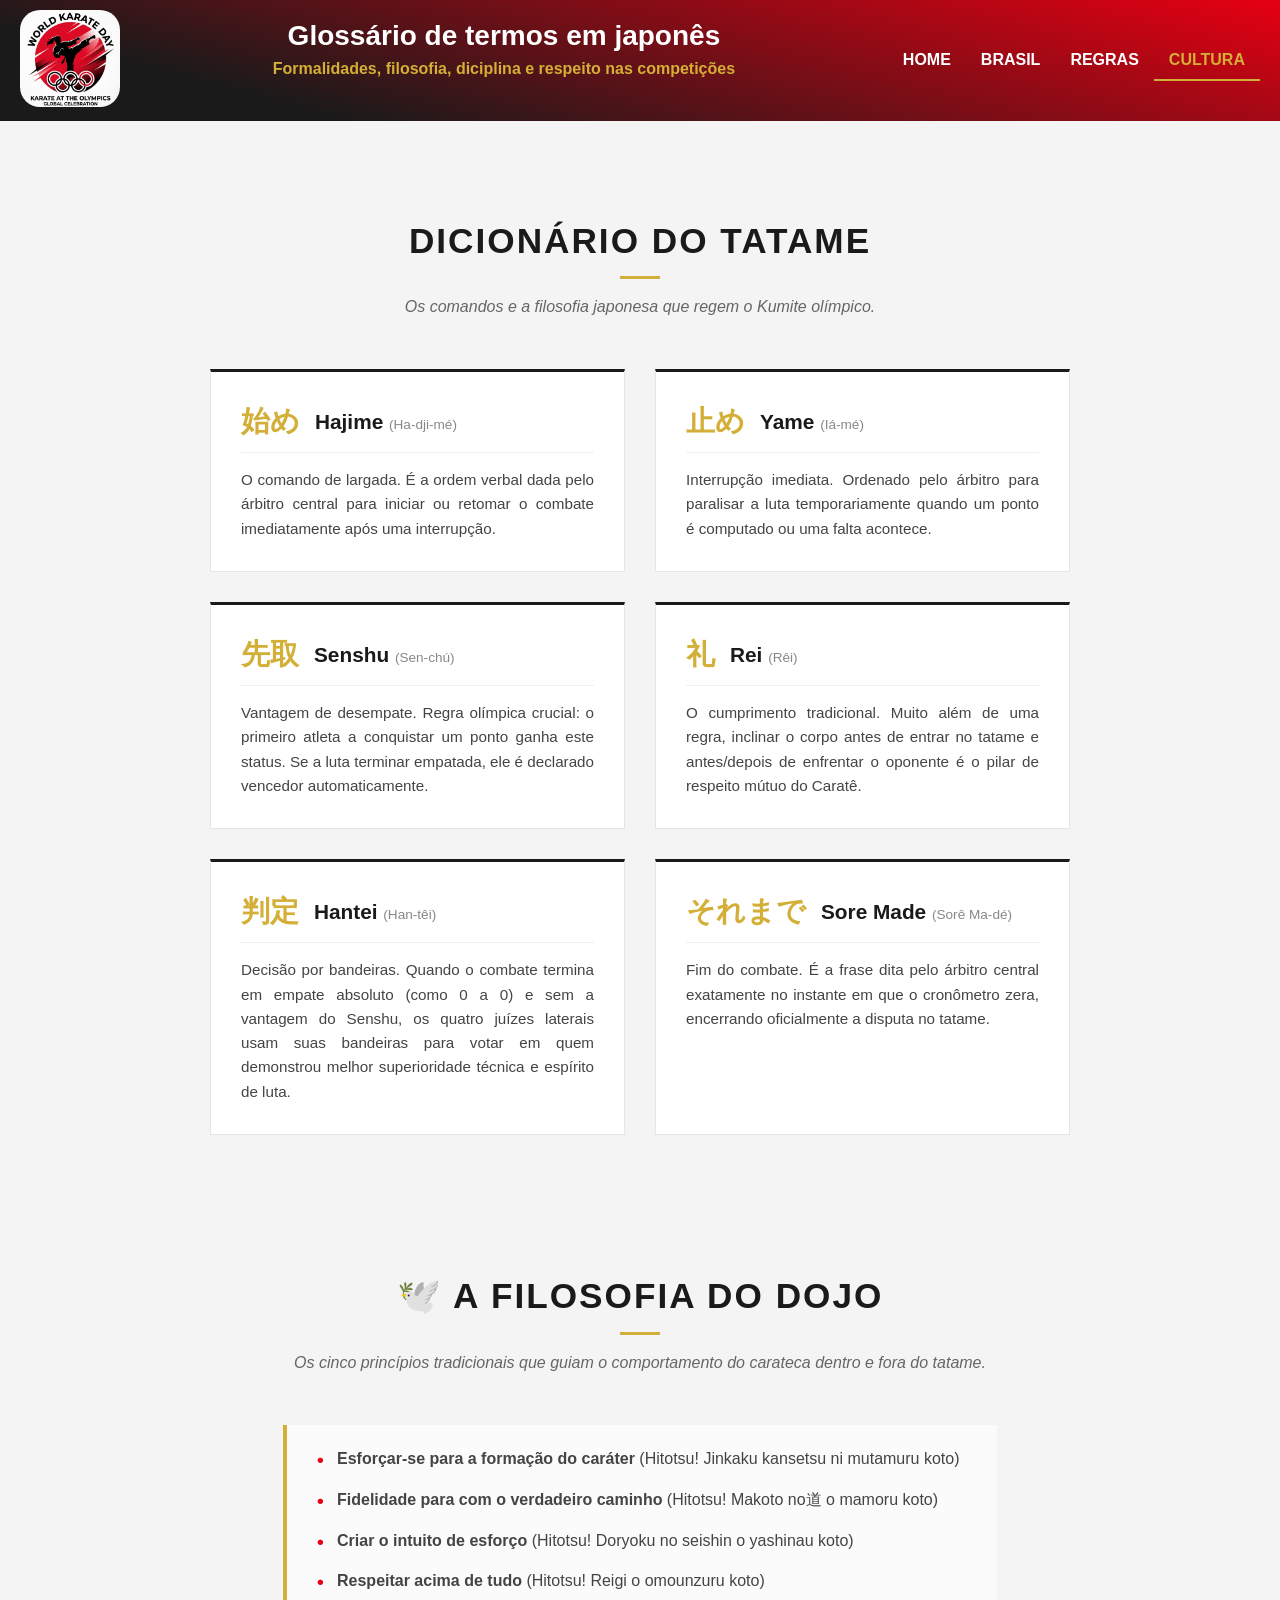
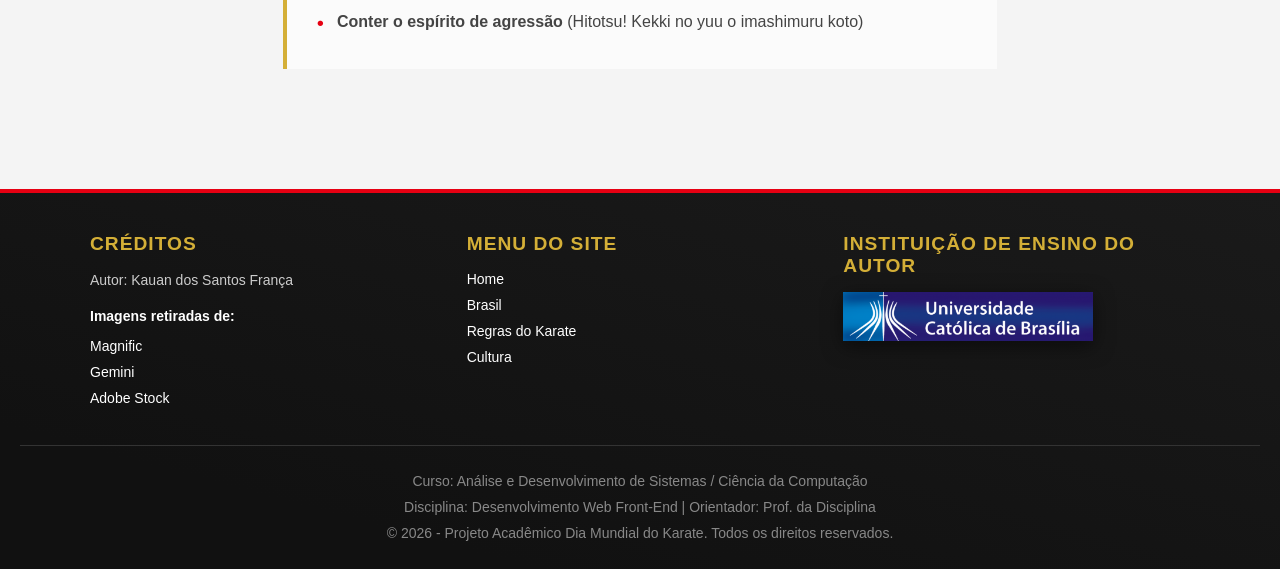
==== cultura.html @ d7ada4b9 "Update do projeto" ====
<!DOCTYPE html>
<html lang="pt-BR">
<head>
    <meta charset="UTF-8">
    <meta name="viewport" content="width=device-width, initial-scale=1.0">
    <title>Glossário e Cultura do Caratê</title>
    <link rel="stylesheet" href="Css/style.css">
    <link rel="stylesheet" href="Css/personalizacoes.css">
    <link rel="shortcut icon" href="assets/logo.png" type="image/png">
</head>
<body>
    <header>
        <div class="header-top">
            <div class="logo">
                <a href="index.html"><img src="assets/logo.png" alt="Logo oficial do Dia Mundial do Caratê"></a>
            </div>
            <div class="H_info">
                <h1>Glossário de termos em japonês</h1>
                <p>Formalidades, filosofia, diciplina e respeito nas competições</p>
            </div>
            <nav>
                <ul>
                    <li><a href="index.html">Home</a></li>
                    <li><a href="Karate brasileiro.html">Brasil</a></li>
                    <li><a href="regras.html">Regras</a></li>
                    <li><a href="cultura.html" class="active">Cultura</a></li>
                </ul>
            </nav>
        </div>

    </header>
    <main class="conteudo-brasil">
        <section class="secao-cultura-nova">
            <h2 class="titulo-minimalista">Dicionário do Tatame</h2>
            <p class="subtitulo-minimalista">Os comandos e a filosofia japonesa que regem o Kumite olímpico.</p>
            
            <div class="lista-glossario-moderno">
                <div class="item-glossario">
                    <div class="topo-item">
                        <span class="kanji-tradicional">始め</span>
                        <h3 class="termo-titulo">Hajime <span class="pronuncia">(Ha-dji-mé)</span></h3>
                    </div>
                    <p class="significado-texto">O comando de largada. É a ordem verbal dada pelo árbitro central para iniciar ou retomar o combate imediatamente após uma interrupção.</p>
                </div>

                <div class="item-glossario">
                    <div class="topo-item">
                        <span class="kanji-tradicional">止め</span>
                        <h3 class="termo-titulo">Yame <span class="pronuncia">(Iá-mé)</span></h3>
                    </div>
                    <p class="significado-texto">Interrupção imediata. Ordenado pelo árbitro para paralisar a luta temporariamente quando um ponto é computado ou uma falta acontece.</p>
                </div>

                <div class="item-glossario">
                    <div class="topo-item">
                        <span class="kanji-tradicional">先取</span>
                        <h3 class="termo-titulo">Senshu <span class="pronuncia">(Sen-chú)</span></h3>
                    </div>
                    <p class="significado-texto">Vantagem de desempate. Regra olímpica crucial: o primeiro atleta a conquistar um ponto ganha este status. Se a luta terminar empatada, ele é declarado vencedor automaticamente.</p>
                </div>

                <div class="item-glossario">
                    <div class="topo-item">
                        <span class="kanji-tradicional">礼</span>
                        <h3 class="termo-titulo">Rei <span class="pronuncia">(Rêi)</span></h3>
                    </div>
                    <p class="significado-texto">O cumprimento tradicional. Muito além de uma regra, inclinar o corpo antes de entrar no tatame e antes/depois de enfrentar o oponente é o pilar de respeito mútuo do Caratê.</p>
                </div>

                <div class="item-glossario">
                    <div class="topo-item">
                        <span class="kanji-tradicional">判定</span>
                        <h3 class="termo-titulo">Hantei <span class="pronuncia">(Han-têi)</span></h3>
                    </div>
                    <p class="significado-texto">Decisão por bandeiras. Quando o combate termina em empate absoluto (como 0 a 0) e sem a vantagem do Senshu, os quatro juízes laterais usam suas bandeiras para votar em quem demonstrou melhor superioridade técnica e espírito de luta.</p>
                </div>

                <div class="item-glossario">
                    <div class="topo-item">
                        <span class="kanji-tradicional">それまで</span>
                        <h3 class="termo-titulo">Sore Made <span class="pronuncia">(Sorê Ma-dé)</span></h3>
                    </div>
                    <p class="significado-texto">Fim do combate. É a frase dita pelo árbitro central exatamente no instante em que o cronômetro zera, encerrando oficialmente a disputa no tatame.</p>
                </div>
            </div>
        </section>
        <section class="secao-filosofia">
            <h2 class="titulo-minimalista">🕊️ A Filosofia do Dojo</h2>
            <p class="subtitulo-minimalista">Os cinco princípios tradicionais que guiam o comportamento do carateca dentro e fora do tatame.</p>
            
            <div class="principios-container">
                <ul class="lista-principios">
                    <li><strong>Esforçar-se para a formação do caráter</strong> (Hitotsu! Jinkaku kansetsu ni mutamuru koto)</li>
                    <li><strong>Fidelidade para com o verdadeiro caminho</strong> (Hitotsu! Makoto no道 o mamoru koto)</li>
                    <li><strong>Criar o intuito de esforço</strong> (Hitotsu! Doryoku no seishin o yashinau koto)</li>
                    <li><strong>Respeitar acima de tudo</strong> (Hitotsu! Reigi o omounzuru koto)</li>
                    <li><strong>Conter o espírito de agressão</strong> (Hitotsu! Kekki no yuu o imashimuru koto)</li>
                </ul>
            </div>
        </section>
    </main>
    <footer>
        <div class="footer-container">
            <div class="footer-col">
                <h3>Créditos</h3>
                <p>Autor: Kauan dos Santos França</p>
                <p class="fontes-titulo">Imagens retiradas de:</p>
                <ul>
                    <li><a href="https://www.magnific.com/" target="_blank">Magnific</a></li>
                    <li><a href="https://gemini.google.com/" target="_blank">Gemini</a></li>
                    <li><a href="https://stock.adobe.com/pt/">Adobe Stock</a></li>
                </ul>
            </div>
            
            <div class="footer-col">
                <h3>Menu do Site</h3>
                <ul>
                    <li><a href="index.html">Home</a></li>
                    <li><a href="Karate brasileiro.html">Brasil</a></li>
                    <li><a href="regras.html">Regras do Karate</a></li>
                    <li><a href="cultura.html">Cultura</a></li>
                </ul>
            </div>
            
            <div class="footer-col footer-logo-ucb">
                <h3>Instituição de ensino do autor</h3>
                <a href="https://ucb.catolica.edu.br/" target="_blank">
                    <img src="assets/logoUCB.png" alt="Logo da Universidade Católica de Brasília">
                </a>
            </div>
        </div>
        <div class="footer-bottom">
            <p>Curso: Análise e Desenvolvimento de Sistemas / Ciência da Computação</p>
            <p>Disciplina: Desenvolvimento Web Front-End | Orientador: Prof. da Disciplina</p>
            <p>&copy; 2026 - Projeto Acadêmico Dia Mundial do Karate. Todos os direitos reservados.</p>
        </div>
    </footer>
</body>
</html>
---- Css/style.css ----
body{
  margin: 0;
  -webkit-hyphens: auto;
  -moz-hyphens: auto;
  -ms-hyphens: auto;
  hyphens: auto;
  background-color: #f4f4f4;
  color: #2b2b2b;
  font-family: Arial, Helvetica, sans-serif;
}
h1{
  font-family: 'Arial', sans-serif;
  font-size: 36px;
  margin-bottom: 20px;
}
h2{
  font-family: 'Arial', sans-serif;
  font-size: 28px;
  margin-bottom: 15px;
}
p{
  font-family: 'Arial', sans-serif;
  font-size: 16px;
  line-height: 1.5;
  margin-bottom: 20px;
}

header{
  background: linear-gradient(15deg, #1a1a1a 20%, #E60012 100%);
  color: #ffffff;  
  height: auto;
  width: 100%;
  padding: 0 20px;
  box-sizing: border-box;
  display: flex;
  flex-direction: column;
  justify-content: space-between;
}
.header-top {
  display: flex;
  justify-content: space-between;
  align-items: center;
  width: 100%;
}
header nav ul {
  display: flex;
  margin: 0;
  padding: 0;
  list-style: none;
}

header nav ul li a {
  position: relative;
  display: block;
  text-transform: uppercase;
  padding: 10px 15px;
  text-decoration: none;
  color: #ffffff;
  font-size: 16px;
  font-weight: 600;
  transition: .4s;
  z-index: 1;
}

header nav ul li a:hover {
  color: #D4AF37; /* Muda para dourado ao passar o mouse */
}

header nav ul li a.active {
    color: #D4AF37; /* Deixa o link da página atual sempre dourado */
    border-bottom: 2px solid #D4AF37; /* Adiciona uma linha sutil abaixo dele */
}

.logo img {
  width: 100px;
  border-radius: 20px;
  transition: transform 0.2s;
}
.logo img:hover{
  transform: scale(1.05);
}

.H_info {
  text-align: center;
  margin-top: 20px;
  margin-bottom: 40px;
}
.H_info h1 {
  margin: 0 0 5px 0;
  font-size: 28px;
}

.H_info p {
  color: #d4af37; 
  font-weight: bold;
  margin: 0;
}


/* Configurações da main */
.content {
  color: #ffffff;
  box-sizing: border-box;
  text-align: justify;
  border: 5px solid #D4AF37;
  width: 80%;
  max-width: 900px;
  padding: 30px;
  background-color: #1A1A1A;
  border-radius: 16px;
  margin: 48px auto;
  box-shadow: 0 8px 20px rgba(0, 0, 0, 0.2);
  transition: transform 0.4s ease, box-shadow 0.4s ease, border-color 0.4s ease;
}

.content iframe {
    width: 100%;       /* O vídeo vai ocupar o espaço máximo do card escuro */
    max-width: 560px;  /* Mas não vai passar de 560px em telas grandes */
    height: 315px;
    border-radius: 8px; /* Arredondar os cantos do vídeo combina com o seu card */
}

.content h1 {
  color: #D4AF37; /* Título interno em dourado */
  text-align: center;
  margin-top: 0;
}


.content p {
  font-size: 16px;
  color: #dddddd; /* Texto claro confortável para ler no fundo escuro */
}
.content:hover {
  transform: translateY(-5px); /* Efeito flutuar moderno */
  box-shadow: 0 15px 30px rgba(0, 0, 0, 0.4);
  border-color: #E60012;
}


.destaque-ouro {
  color: #D4AF37;
  font-size: 1.1rem;
}

.nomes-lista p {
  margin-bottom: 15px;
  border-bottom: 1px solid #333333;
  padding-bottom: 10px;
}


.Corpo {
  position: relative; 
  z-index: 1; 
  
  box-sizing: border-box;
  width: 80%;
  max-width: 80%;
  padding: 40px;
  border-left: 10px solid #D4AF37; 
  border-radius: 12px;
  margin: 48px auto;
  text-align: center; 
  box-shadow: 0 10px 30px rgba(0, 0, 0, 0.5);
  
  overflow: hidden; 
}

.Corpo::before {
  content: ''; 
  position: absolute; 
  top: 0;
  left: 0;
  width: 100%;
  height: 100%;
  
  background-image: url(/assets/Img1.jpg); 
  background-repeat: no-repeat;
  background-size: cover;
  background-position: center;
  opacity: 0.2; 
  
  z-index: -1; 
}


.Corpo p {
  color: #000000; 
  max-width: 800px;
  margin: 20px auto 0 auto;
  font-size: 16px;
  line-height: 1.8;
  text-align: justify;
}

.Titulo {
  text-align: center;
  color: #2b2b2b; 
  position: relative; 
  display: inline-block;
  margin: 20px auto;
  padding: 10px 0; 
}
.Titulo::after,
.Titulo::before {
  content: '';
  position: absolute;
  width: 100%; 
  height: 2px;
  background: linear-gradient(to right, #D4AF37, #E60012); 
  bottom: -5px;
  left: 0;
  transform: scaleX(0);
  transform-origin: right;
  transition: transform 0.4s ease-out;
}
.Titulo::before {
  top: -5px;
  transform-origin: left;
}
.Titulo:hover::after,
.Titulo:hover::before {
  transform: scaleX(1);
}

/* --- ESTILO DA GALERIA DE FOTOS --- */
.galeria-olimpica {
    width: 100%;
    max-width: 850px;
    margin: 40px auto;
    text-align: center;
    box-sizing: border-box;
}

.titulo-galeria {
    color: #1A1A1A;
    font-size: 1.8rem;
    margin-bottom: 25px;
    font-family: 'Arial', sans-serif;
}

/* Container flexível para alinhar as fotos */
.galeria-container {
    display: flex;
    gap: 25px;
    flex-wrap: wrap; /* Faz as fotos empilharem no celular */
    justify-content: center;
}

/* Moldura fina estilo "polaroid/minimalista" */
.foto-box {
    flex: 1 1 350px;
    max-width: 400px;
    background-color: #ffffff;
    padding: 12px;
    border-radius: 4px;
    box-shadow: 0 4px 15px rgba(0, 0, 0, 0.08);
    border-bottom: 4px solid #E60012; /* Detalhe com o vermelho da sua logo */
    transition: transform 0.3s ease, box-shadow 0.3s ease;
}

/* Efeito sutil ao passar o mouse */
.foto-box:hover {
    transform: translateY(-4px);
    box-shadow: 0 10px 20px rgba(0, 0, 0, 0.15);
}

.foto-box img {
    width: 100%;
    height: auto;
    display: block;
    border-radius: 2px;
}

/* Legenda da foto */
.foto-box span {
    display: block;
    margin-top: 12px;
    font-size: 0.95rem;
    color: #555555;
    font-style: italic;
    font-family: Arial, sans-serif;
}






footer {
  font-family: 'Arial', sans-serif;
  background: linear-gradient(15deg, #111111 20%, #1a1a1a 100%); /* Fundo escuro premium */
  border-top: 4px solid #E60012; /* Linha de assinatura em vermelho */
  color: #ffffff;  
  padding: 40px 20px 20px 20px;
  margin-top: 60px;
  box-sizing: border-box;
}

.footer-container {
  display: flex;
  justify-content: space-between;
  max-width: 1100px;
  margin: 0 auto;
  flex-wrap: wrap;
  gap: 30px;
}

.footer-col {
  flex: 1;
  min-width: 250px;
}

.footer-col h3 {
  color: #D4AF37; /* Títulos das colunas em dourado */
  font-size: 1.2rem;
  margin-top: 0;
  margin-bottom: 15px;
  text-transform: uppercase;
  letter-spacing: 1px;
}

.footer-col p {
  color: #cccccc;
  font-size: 14px;
  margin-bottom: 10px;
}

.footer-col .fontes-titulo {
  margin-top: 15px;
  font-weight: bold;
  color: #ffffff;
}

.footer-col ul {
  list-style: none;
  padding: 0;
  margin: 0;
}

.footer-col ul li {
  margin-bottom: 8px;
}

.footer-col ul li a {
  color: #ffffff;
  text-decoration: none;
  font-size: 14px;
  transition: color 0.3s;
}

.footer-col ul li a:hover {
  color: #E60012; /* Destaca links em vermelho no hover */
  padding-left: 5px; /* Efeito sutil de empurrão */
}

/* Alinhamento da coluna da Faculdade (Atualizado) */
.footer-logo-ucb {
    display: flex;
    flex-direction: column; /* Faz o título ficar em cima e a logo embaixo */
    align-items: flex-start; /* Alinha o conteúdo à esquerda, combinando com as outras colunas */
    justify-content: flex-start;
}

.footer-logo-ucb h3 {
    color: #D4AF37; /* Mantém o padrão dourado dos títulos do footer */
    font-size: 1.2rem;
    margin-top: 0;
    margin-bottom: 15px;
    text-transform: uppercase;
    letter-spacing: 1px;
}

.footer-logo-ucb img {
    width: 250px;
    height: auto;
    filter: drop-shadow(0px 5px 10px rgba(0,0,0,0.5)); /* Sombra para destacar a logo */
    transition: opacity 0.3s, transform 0.3s;
}

.footer-logo-ucb img:hover {
  transform: scale(1.02); /* Um micro efeito de zoom ao passar o mouse */
}

/* Faixa de copyright inferior */
.footer-bottom {
    text-align: center;
    border-top: 1px solid #333333;
    padding-top: 20px;
    margin-top: 30px;
}

.footer-bottom p {
    color: #888888;
    font-size: 14px;
    margin: 5px 0; /* Dá um espacinho leve entre as três linhas de texto */
}
---- Css/personalizacoes.css ----
/* Karate brasileiro.html */
/* Estilo do Container Geral */
.conteudo-brasil {
    max-width: 900px;
    margin: 40px auto;
    padding: 0 20px;
}

.titulo-secao {
    color: #1A1A1A;
    font-size: 2rem;
    border-bottom: 3px solid #E60012; /* Linha vermelha abaixo do título da página */
    padding-bottom: 8px;
    margin-top: 40px;
    margin-bottom: 25px;
}

/* --- ESTILIZAÇÃO DOS CARDS DE ATLETAS (NOVA PALETA) --- */
.secao-atletas {
    margin-bottom: 50px;
}

.atleta-card {
    background-color: #1A1A1A; /* Fundo grafite escuro conforme a paleta */
    border-left: 8px solid #E60012; /* Linha vermelha viva de destaque */
    box-shadow: 0 6px 12px rgba(0,0,0,0.15);
    padding: 25px;
    margin: 20px 0;
    border-radius: 6px;
    transition: transform 0.2s;
}

.atleta-card:hover {
    transform: scale(1.03); /* Leve efeito de crescimento ao passar o mouse */
}

.atleta-info h3 {
    margin: 0 0 5px 0;
    color: #ffffff; /* Nome do atleta em branco para contrastar com o fundo escuro */
    font-size: 1.5rem;
}

.categoria-tag {
    background-color: #D4AF37; /* Tag em ouro olímpico para destacar no card escuro */
    color: #1A1A1A;
    padding: 3px 8px;
    font-size: 0.75rem;
    border-radius: 4px;
    font-weight: bold;
    display: inline-block;
    margin-bottom: 15px;
}

.atleta-info p {
    color: #dddddd; /* Texto cinza claro para leitura confortável no fundo escuro */
}

/* --- ESTILIZAÇÃO DAS CONQUISTAS --- */
.secao-conquistas {
    margin-bottom: 50px;
}

.conquista-box {
    background-color: #ffffff; /* Caixa branca para quebrar o peso dos cards escuros */
    border: 1px solid #e0e0e0;
    border-radius: 8px;
    padding: 25px;
    margin-bottom: 20px;
    box-shadow: 0 2px 5px rgba(0,0,0,0.05);
}

.conquista-box h4 {
    margin: 0 0 10px 0;
    color: #E60012; /* Título em vermelho */
    font-size: 1.3rem;
}

.conquista-box p {
    color: #444444;
}

/* --- CLASSE DOS MESTRES (Variação elegante com borda em Ouro Olímpico) --- */
.secao-pioneiros {
    margin-bottom: 50px;
}

.mestre-card {
    background-color: #1A1A1A; /* Fundo grafite */
    border-left: 8px solid #D4AF37; /* Linha dourada olímpica para diferenciar dos atletas atuais */
    box-shadow: 0 6px 12px rgba(0,0,0,0.15);
    padding: 25px;
    margin: 20px 0;
    border-radius: 6px;
    transition: transform 0.2s;
}

.mestre-card:hover {
    transform: scale(1.03); /* Leve efeito de crescimento ao passar o mouse */
}

.mestre-info h3 {
    margin: 0 0 5px 0;
    color: #ffffff;
    font-size: 1.5rem;
}

.mestre-tag {
    background-color: #E60012; /* Tag em vermelho para contrastar com o card */
    color: #ffffff;
    padding: 3px 8px;
    font-size: 0.75rem;
    border-radius: 4px;
    font-weight: bold;
    display: inline-block;
    margin-bottom: 15px;
}

.mestre-info p {
    color: #dddddd;
    margin: 0;
}

/* --- CLASSE DE ONDE TREINAR (Layout em Grid Responsivo) --- */
.secao-federacoes {
    margin-bottom: 60px;
}

.grid-federacoes {
    display: grid;
    grid-template-columns: repeat(auto-fit, minmax(300px, 1fr)); /* Divide em colunas dinâmicas automaticamente */
    gap: 20px;
}

.fed-box {
    background-color: #ffffff; /* Caixa branca limpa */
    border: 1px solid #e0e0e0;
    border-radius: 8px;
    padding: 25px;
    box-shadow: 0 4px 8px rgba(0,0,0,0.05);
    display: flex;
    flex-direction: column;
    justify-content: space-between;
}

.fed-box h4 {
    margin: 0 0 12px 0;
    color: #1A1A1A;
    font-size: 1.3rem;
    border-left: 4px solid #E60012; /* Detalhe vermelho sutil no título */
    padding-left: 10px;
}

.fed-box p {
    color: #444444;
    margin-bottom: 20px;
}

.btn-link {
    color: #E60012;
    text-decoration: none;
    font-weight: bold;
    font-size: 0.9rem;
    transition: color 0.2s;
    align-self: flex-start;
}

.btn-link:hover {
    color: #D4AF37; /* Transição suave para dourado no hover */
}






/* regras.html */
/* --- ESTILO DA PÁGINA DE REGRAS --- */
.legenda-olimpica {
    text-align: center;
    font-size: 0.9rem; /* Texto um pouco menor para dar tom de nota de rodapé/legenda */
    color: #666666;    /* Cor cinza escura para ser discreta, mas legível */
    font-style: italic; /* Texto em itálico para diferenciar dos parágrafos comuns */
    margin-top: -10px;  /* Puxa a legenda para mais perto do título */
    margin-bottom: 35px; /* Dá um espaço confortável antes de começarem as regras */
    padding: 0 20px;
}
.intro-regras {
    margin-bottom: 30px;
    color: #444444;
}

.grid-placar {
    display: flex;
    flex-direction: column;
    gap: 20px;
    margin-bottom: 40px;
}

/* O Card base simulando o painel de LED */
.placar-card {
    background-color: #1A1A1A; /* Fundo grafite simulando o placar desligado */
    border-radius: 6px;
    display: flex;
    align-items: center;
    box-shadow: 0 4px 10px rgba(0,0,0,0.15);
    overflow: hidden;
    transition: transform 0.2s;
}
.placar-card:hover{
    transform: scale(1.03);
}

/* Caixa com o número do ponto (Estilo Placar Digital) */
.placar-pontos {
    font-family: 'Courier New', Courier, monospace; /* Fonte mono para lembrar display digital */
    font-size: 2.5rem;
    font-weight: bold;
    min-width: 90px;
    text-align: center;
    padding: 20px 0;
    color: #ffffff;
}

/* Distribuição de Cores Olímpicas dos Competidores (Aka/Vermelho e Ao/Azul) */
.yuko-box {
    border-left: 8px solid #0055A5; /* Azul Competidor 1 */
}
.yuko-box .placar-pontos {
    background-color: #0055A5;
}

.waza-box {
    border-left: 8px solid #E60012; /* Vermelho Competidor 2 (Cor da sua logo) */
}
.waza-box .placar-pontos {
    background-color: #E60012;
}

.ippon-box {
    border-left: 8px solid #D4AF37; /* Dourado da pontuação máxima */
}
.ippon-box .placar-pontos {
    background-color: #D4AF37;
    color: #1A1A1A;
}

/* Textos informativos de cada ponto */
.placar-info {
    padding: 20px;
    flex: 1;
}

.placar-info h3 {
    margin: 0 0 5px 0;
    color: #ffffff;
    font-size: 1.3rem;
}

.placar-info p {
    color: #dddddd;
    font-size: 0.95rem;
    margin: 0;
}

/* Destacar caixa de faltas e advertências */
.penalidade-alerta {
    border-top: 4px solid #E60012;
}

.penalidade-alerta ul {
    margin: 15px 0 0 0;
    padding-left: 20px;
    color: #444444;
}

.penalidade-alerta li {
    margin-bottom: 10px;
    line-height: 1.5;
}



/* Cultura.html */
/* --- ESTILO MINIMALISTA E ORIENTAL  --- */
/* --- CONTAINER DA SEÇÃO --- */
.secao-cultura-nova {
    max-width: 1000px; /* Limita a largura máxima para o conteúdo não espalhar demais */
    margin: 0 auto;    /* Centraliza a seção inteira no meio da página */
    padding: 20px;
}

.titulo-minimalista {
    text-align: center;
    font-size: 2.2rem;
    color: #1A1A1A;
    margin-top: 40px;
    margin-bottom: 10px;
    letter-spacing: 2px;
    text-transform: uppercase;
}

.titulo-minimalista::after {
    content: '';
    display: block;
    width: 40px;
    height: 3px;
    background-color: #D4AF37;
    margin: 15px auto 0 auto;
}

.subtitulo-minimalista {
    text-align: center;
    color: #666666;
    font-style: italic;
    margin-bottom: 50px;
}

/* --- REESTRUTURAÇÃO DA LISTA DE CARDS --- */
.lista-glossario-moderno {
    display: flex;
    flex-wrap: wrap; /* Permite que os cards pulem para a linha de baixo */
    gap: 30px;
    margin-bottom: 60px;
    justify-content: center; /* Centraliza o bloco inteiro na tela */
}

.item-glossario {
    background-color: #ffffff;
    border: 1px solid #e5e5e5;
    border-radius: 0px; 
    padding: 30px;
    
    /* Define o tamanho base do card. Se faltar espaço, ele se ajusta entre 300px e 400px */
    flex: 1 1 300px; 
    max-width: 420px; 
    
    box-sizing: border-box;
    position: relative;
    transition: all 0.3s ease;
    border-top: 3px solid #1A1A1A; 
}

.item-glossario:hover {
    border-top-color: #E60012;
    transform: translateY(-5px);
    box-shadow: 0 10px 20px rgba(0, 0, 0, 0.05);
}

.topo-item {
    display: flex;
    align-items: center;
    gap: 15px;
    margin-bottom: 15px;
    border-bottom: 1px solid #f0f0f0;
    padding-bottom: 10px;
}

.kanji-tradicional {
    font-size: 1.8rem;
    color: #D4AF37; 
    font-family: "Georgia", serif;
    font-weight: bold;
}

.termo-titulo {
    font-size: 1.3rem;
    color: #1A1A1A;
    margin: 0;
}

.pronuncia {
    font-size: 0.85rem;
    color: #888888;
    font-weight: normal;
}

.significado-texto {
    color: #444444;
    font-size: 0.95rem;
    line-height: 1.6;
    margin: 0;
    text-align: justify; /* Alinhamento justificado para combinar com os textos do seu index */
}

/* --- SEÇÃO DE FILOSOFIA NA CULTURA --- */
.secao-filosofia {
    padding: 20px;
}

.principios-container {
    max-width: 650px;
    margin: 0 auto 40px auto;
    background-color: #fbfbfb;
    border-left: 4px solid #D4AF37; /* Detalhe em dourado */
    padding: 20px 30px;
}

.lista-principios {
    list-style-type: none;
    padding: 0;
    margin: 0;
}

.lista-principios li {
    font-size: 1rem;
    color: #444444;
    line-height: 1.8;
    margin-bottom: 12px;
    position: relative;
    padding-left: 20px;
}

/* Um pequeno ponto vermelho minimalista antes de cada princípio */
.lista-principios li::before {
    content: "•";
    color: #E60012;
    font-weight: bold;
    font-size: 1.2rem;
    position: absolute;
    left: 0;
    top: -2px;
}
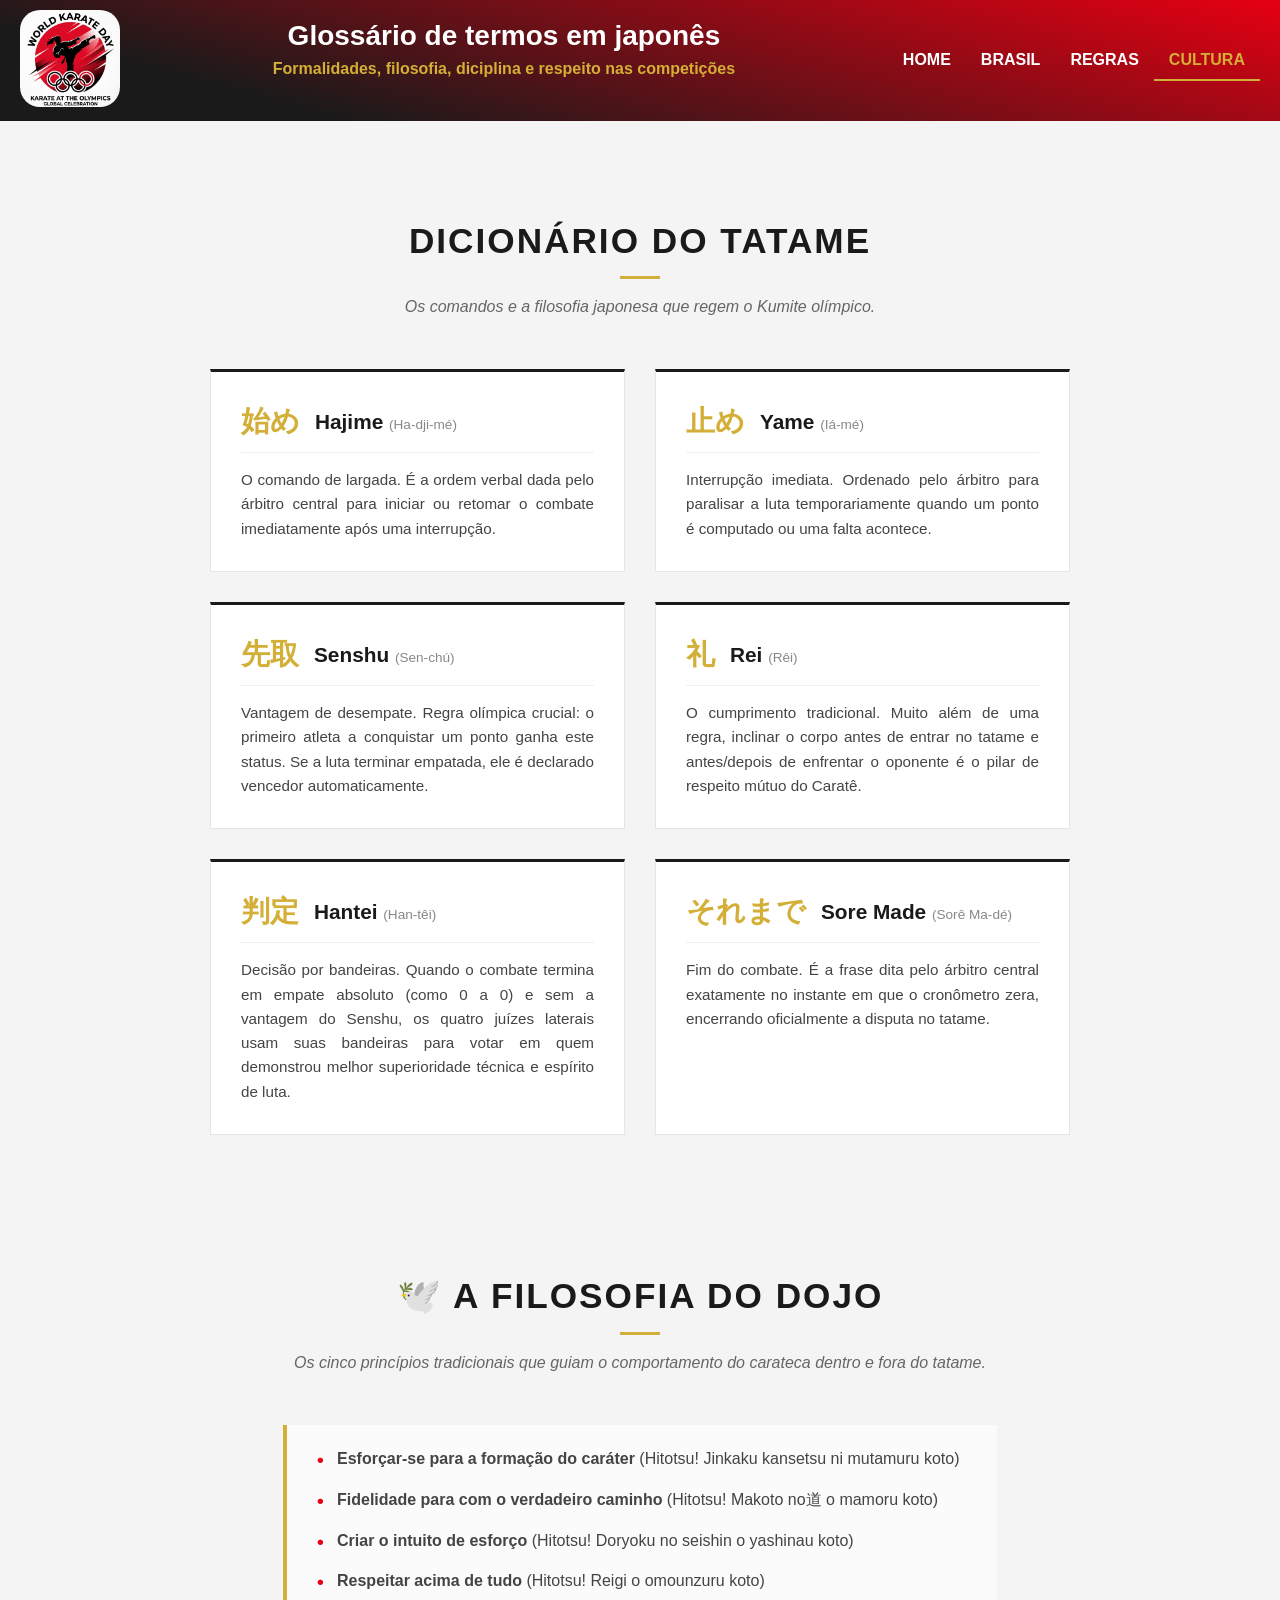
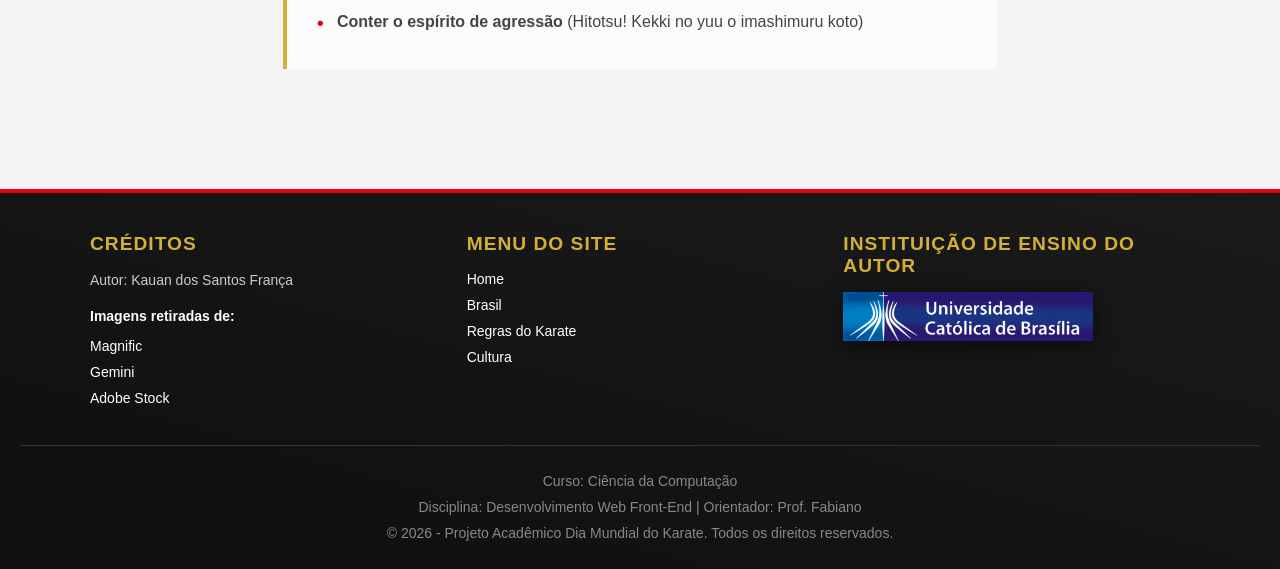
==== commit 5c46c1bf: "Update course and instructor information in footer" ====
--- a/cultura.html
+++ b/cultura.html
@@ -130,8 +130,8 @@
             </div>
         </div>
         <div class="footer-bottom">
-            <p>Curso: Análise e Desenvolvimento de Sistemas / Ciência da Computação</p>
-            <p>Disciplina: Desenvolvimento Web Front-End | Orientador: Prof. da Disciplina</p>
+            <p>Curso: Ciência da Computação</p>
+            <p>Disciplina: Desenvolvimento Web Front-End | Orientador: Prof. Fabiano</p>
             <p>&copy; 2026 - Projeto Acadêmico Dia Mundial do Karate. Todos os direitos reservados.</p>
         </div>
     </footer>
